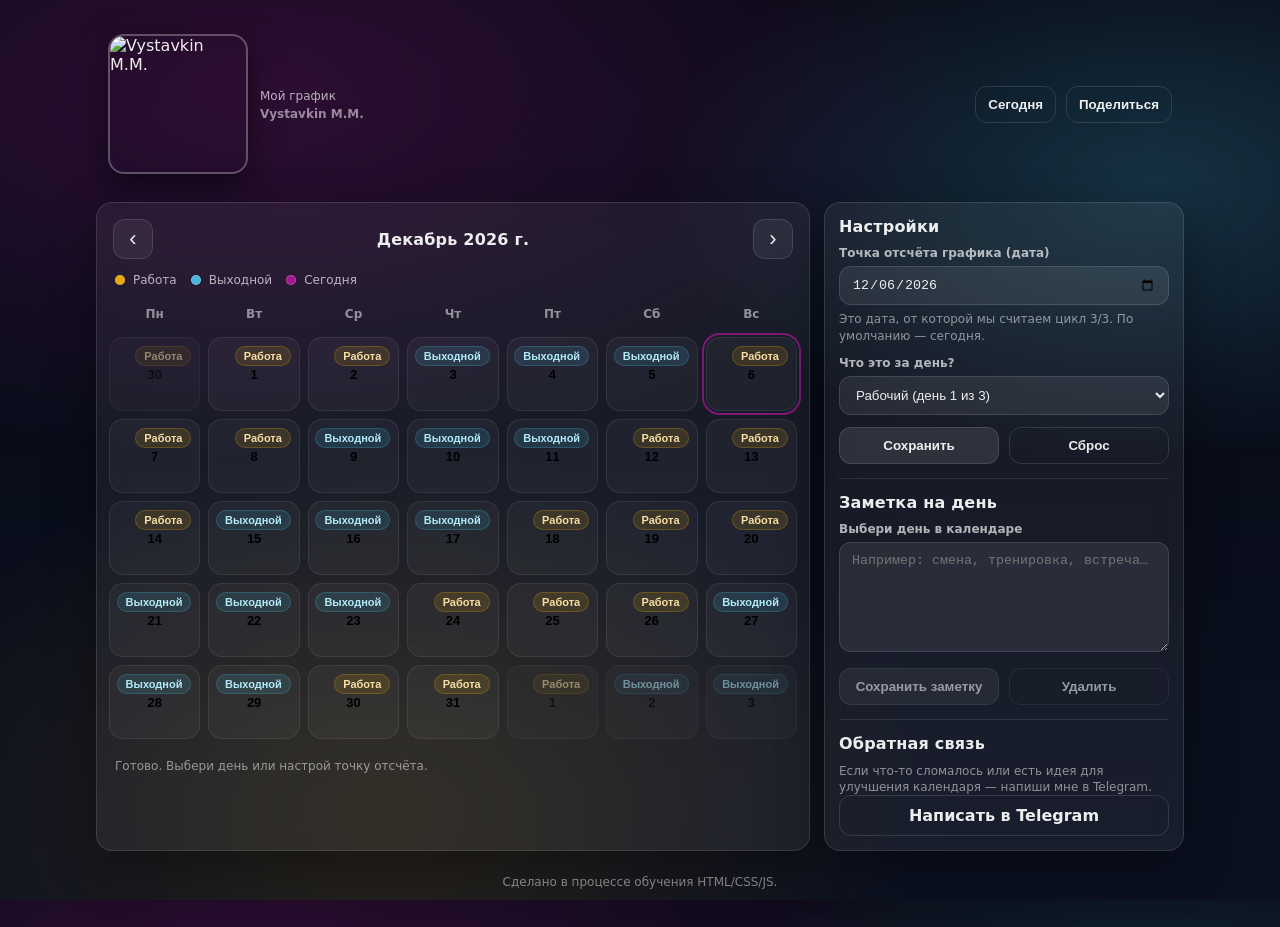
==== index.html @ 97ec91ac "Добавлен index для GitHub Pages" ====
<!doctype html>
<html lang="ru">
  <head>
    <meta charset="utf-8" />
    <meta http-equiv="refresh" content="0; url=./calendar.html" />
    <title>Мой календарь</title>
  </head>
  <body>
    <p>
      Перенаправляю на календарь...
      Если этого не произошло автоматически,
      <a href="./calendar.html">нажми сюда</a>.
    </p>
  </body>
</html>
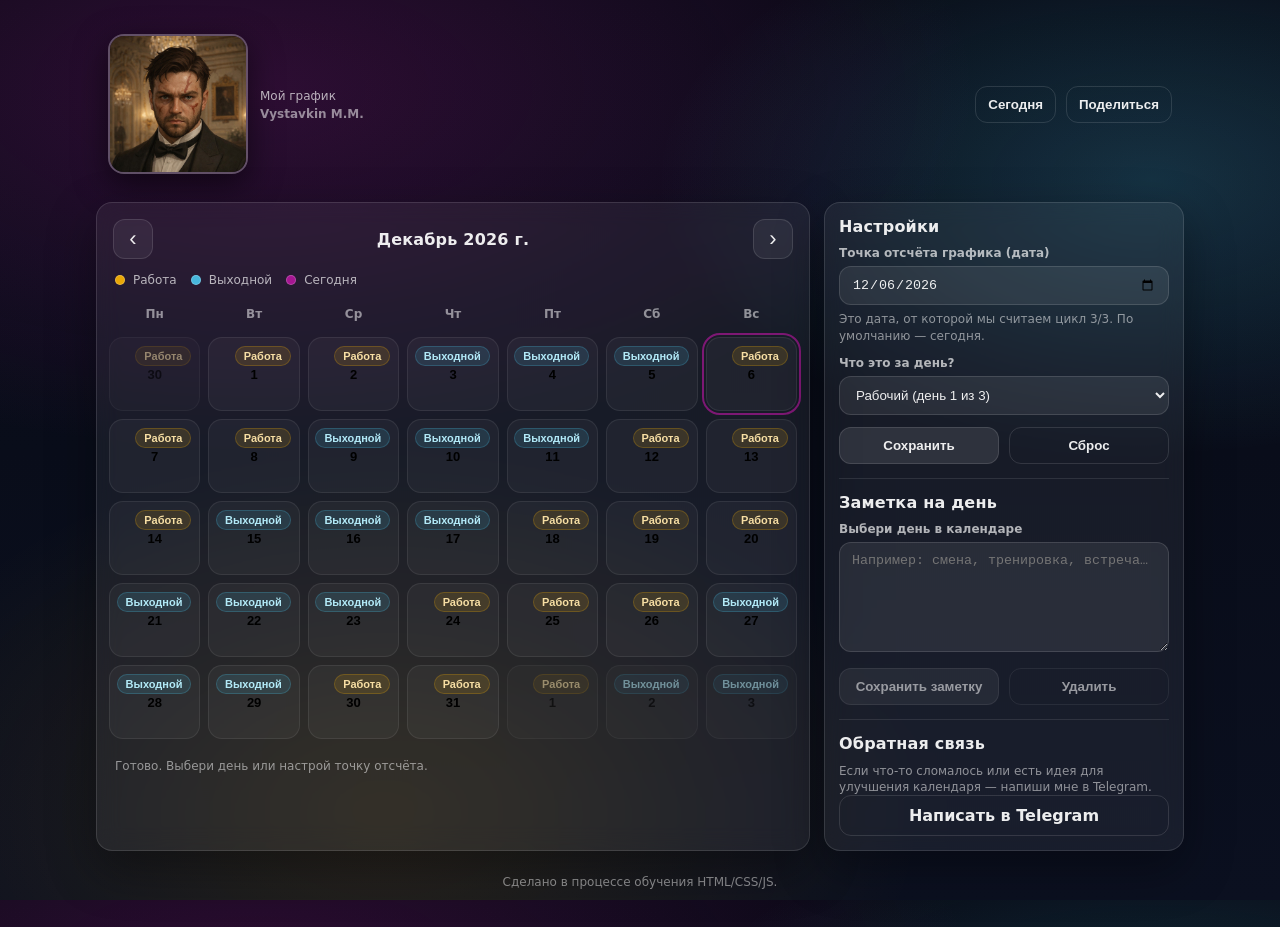
==== commit a24ebcb3: "Add files via upload" ====
--- a/index.html
+++ b/index.html
@@ -1,16 +1,16 @@
-<!doctype html>
-<html lang="ru">
-  <head>
-    <meta charset="utf-8" />
-    <meta http-equiv="refresh" content="0; url=./calendar.html" />
-    <title>Мой календарь</title>
-  </head>
-  <body>
-    <p>
-      Перенаправляю на календарь...
-      Если этого не произошло автоматически,
-      <a href="./calendar.html">нажми сюда</a>.
-    </p>
-  </body>
-</html>
-
+<!doctype html>
+<html lang="ru">
+  <head>
+    <meta charset="utf-8" />
+    <meta http-equiv="refresh" content="0; url=./calendar.html" />
+    <title>Мой календарь</title>
+  </head>
+  <body>
+    <p>
+      Перенаправляю на календарь...
+      Если этого не произошло автоматически,
+      <a href="./calendar.html">нажми сюда</a>.
+    </p>
+  </body>
+</html>
+
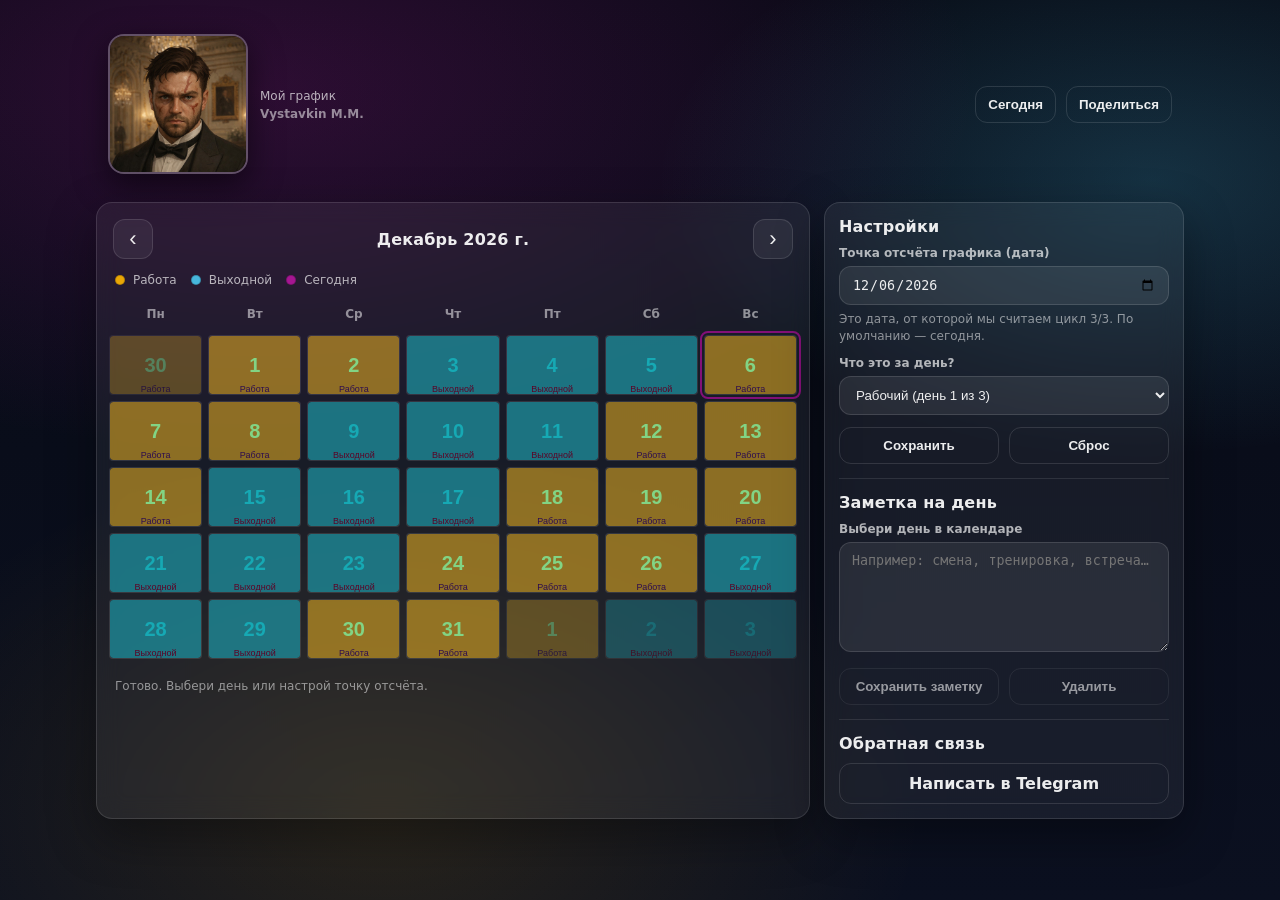
==== commit 4b4c5e0f: "Add files via upload" ====
--- a/index.html
+++ b/index.html
@@ -2,15 +2,114 @@
 <html lang="ru">
   <head>
     <meta charset="utf-8" />
-    <meta http-equiv="refresh" content="0; url=./calendar.html" />
-    <title>Мой календарь</title>
+    <meta name="viewport" content="width=device-width, initial-scale=1" />
+    <title>Calendar.Vystavkin.ru — график 3/3</title>
+    <meta name="description" content="Calendar.Vystavkin.ru — личный календарь с графиком 3/3, заметками и ссылкой для близких." />
+    <link rel="stylesheet" href="./styles.css" />
   </head>
   <body>
-    <p>
-      Перенаправляю на календарь...
-      Если этого не произошло автоматически,
-      <a href="./calendar.html">нажми сюда</a>.
-    </p>
+    <div class="app" id="app">
+      <header class="topbar">
+        <div class="brand">
+          <div class="brand__avatar-wrap">
+            <img
+              class="brand__avatar"
+              src="./avatar.png"
+              alt="Vystavkin M.M."
+            />
+          </div>
+          <div class="brand__text">
+            <div class="brand__subtitle">Мой график</div>
+            <div class="brand__name">Vystavkin M.M.</div>
+          </div>
+        </div>
+
+        <div class="topbar__actions">
+          <button class="btn btn--ghost" id="btnToday" type="button">Сегодня</button>
+          <button class="btn btn--ghost" id="btnShare" type="button" title="Скопировать ссылку с настройками">
+            Поделиться
+          </button>
+        </div>
+      </header>
+
+      <main class="layout">
+        <section class="card calendar">
+          <div class="calendar__header">
+            <button class="icon-btn" id="btnPrevMonth" type="button" aria-label="Предыдущий месяц">‹</button>
+            <div class="calendar__title" id="monthTitle">—</div>
+            <button class="icon-btn" id="btnNextMonth" type="button" aria-label="Следующий месяц">›</button>
+          </div>
+
+          <div class="calendar__legend">
+            <div class="legend-item"><span class="dot dot--work"></span> Работа</div>
+            <div class="legend-item"><span class="dot dot--off"></span> Выходной</div>
+            <div class="legend-item"><span class="dot dot--today"></span> Сегодня</div>
+          </div>
+
+          <div class="calendar__grid" id="calendarGrid" aria-label="Календарь"></div>
+
+          <div class="calendar__footer">
+            <div class="hint" id="hintText">Нажми на день, чтобы добавить заметку.</div>
+          </div>
+        </section>
+
+        <aside class="card panel" id="sidePanel">
+          <div class="panel__title" id="settingsTitle">Настройки</div>
+
+          <div class="field" id="settingsAnchorDate">
+            <label class="label" for="anchorDate">Точка отсчёта графика (дата)</label>
+            <input class="input" id="anchorDate" type="date" />
+            <div class="help">
+              Это дата, от которой мы считаем цикл 3/3. По умолчанию — сегодня.
+            </div>
+          </div>
+
+          <div class="field" id="settingsAnchorType">
+            <label class="label" for="anchorType">Что это за день?</label>
+            <select class="input" id="anchorType">
+              <option value="work">Рабочий (день 1 из 3)</option>
+              <option value="off">Выходной (день 1 из 3)</option>
+            </select>
+          </div>
+
+          <div class="row" id="settingsButtons">
+            <button class="btn" id="btnSaveSettings" type="button">Сохранить</button>
+            <button class="btn btn--ghost" id="btnReset" type="button">Сброс</button>
+          </div>
+
+          <hr class="sep" />
+
+          <div id="notesSection">
+            <div class="panel__title">Заметка на день</div>
+            <div class="field">
+              <div class="label" id="noteDateLabel">Выбери день в календаре</div>
+              <textarea class="input textarea" id="noteText" rows="5" placeholder="Например: смена, тренировка, встреча…"></textarea>
+            </div>
+            <div class="row">
+              <button class="btn" id="btnSaveNote" type="button" disabled>Сохранить заметку</button>
+              <button class="btn btn--ghost" id="btnDeleteNote" type="button" disabled>Удалить</button>
+            </div>
+          </div>
+
+          <hr class="sep" />
+
+          <div class="panel__title">Обратная связь</div>
+          
+          <a
+            class="btn btn--ghost btn--full"
+            id="feedbackLink"
+            href="#"
+            rel="noreferrer"
+            target="_blank"
+          >
+            Написать в Telegram
+          </a>
+        </aside>
+      </main>
+
+      
+    </div>
+
+    <script src="./app.js"></script>
   </body>
 </html>
-
--- a/styles.css
+++ b/styles.css
@@ -0,0 +1,412 @@
+/* Base */
+:root {
+  --bg: #0b1020;
+  --card: rgba(255, 255, 255, 0.06);
+  --card-2: rgba(255, 255, 255, 0.08);
+  --stroke: rgba(255, 255, 255, 0.12);
+  --text: rgba(255, 255, 255, 0.92);
+  --muted: rgba(255, 255, 255, 0.68);
+  --muted-2: rgba(255, 255, 255, 0.52);
+
+  --work: #ffb703;
+  --off: #4cc9f0;
+  --today: #b5179e;
+
+  --shadow: 0 18px 48px rgba(0, 0, 0, 0.35);
+  --radius: 16px;
+}
+
+*,
+*::before,
+*::after {
+  box-sizing: border-box;
+}
+
+html,
+body {
+  height: 100%;
+}
+
+body {
+  margin: 0;
+  font-family: system-ui, -apple-system, Segoe UI, Roboto, Arial, sans-serif;
+  color: var(--text);
+  background:
+    radial-gradient(1200px 600px at 20% 10%, rgba(181, 23, 158, 0.22), transparent 60%),
+    radial-gradient(900px 500px at 90% 20%, rgba(76, 201, 240, 0.20), transparent 55%),
+    radial-gradient(900px 600px at 30% 90%, rgba(255, 183, 3, 0.12), transparent 60%),
+    linear-gradient(180deg, #070a14, #0b1020);
+}
+
+a {
+  color: inherit;
+  text-decoration: none;
+}
+
+.app {
+  max-width: 1120px;
+  margin: 0 auto;
+  padding: 20px 16px 28px;
+}
+
+.card {
+  background: var(--card);
+  border: 1px solid var(--stroke);
+  border-radius: var(--radius);
+  box-shadow: var(--shadow);
+  backdrop-filter: blur(12px);
+}
+
+/* Topbar */
+.topbar {
+  display: flex;
+  align-items: center;
+  justify-content: space-between;
+  gap: 16px;
+  padding: 14px 12px;
+  margin-bottom: 14px;
+}
+
+.brand {
+  display: flex;
+  align-items: center;
+  gap: 12px;
+}
+
+.brand__avatar-wrap {
+  width: 140px;
+  height: 140px;
+  border-radius: 16px;
+  overflow: hidden;
+  border: 2px solid rgba(255, 255, 255, 0.28);
+  box-shadow: 0 10px 32px rgba(0, 0, 0, 0.55);
+  flex-shrink: 0;
+}
+
+.brand__avatar {
+  width: 100%;
+  height: 100%;
+  object-fit: cover;
+  object-position: center top;
+  display: block;
+}
+
+.brand__text {
+  display: flex;
+  flex-direction: column;
+}
+
+.brand__title {
+  font-size: 18px;
+  font-weight: 700;
+  letter-spacing: 0.2px;
+}
+
+.brand__subtitle {
+  margin-top: 2px;
+  font-size: 12px;
+  color: var(--muted);
+}
+
+.brand__name {
+  margin-top: 4px;
+  font-size: 12px;
+  color: var(--muted-2);
+  font-weight: 600;
+}
+
+.topbar__actions {
+  display: flex;
+  gap: 10px;
+}
+
+/* Layout */
+.layout {
+  display: grid;
+  grid-template-columns: 1fr 360px;
+  gap: 14px;
+}
+
+@media (max-width: 768px) {
+  .layout {
+    grid-template-columns: 1fr;
+  }
+}
+
+/* Buttons / Inputs */
+.btn {
+  border: 1px solid var(--stroke);
+  background: rgba(255, 255, 255, 0);
+  color: var(--text);
+  padding: 10px 12px;
+  border-radius: 12px;
+  cursor: pointer;
+  font-weight: 600;
+  transition: transform 90ms ease, background 120ms ease, border-color 120ms ease;
+}
+
+.btn:active {
+  transform: translateY(1px);
+}
+
+.btn:hover {
+  background: rgba(99, 33, 33, 0.315);
+  border-color: rgba(255, 255, 255, 0.18);
+}
+
+.btn:disabled {
+  opacity: 0.6;
+  cursor: not-allowed;
+}
+
+.btn--ghost {
+  background: transparent;
+}
+
+.btn--full {
+  width: 100%;
+  display: inline-flex;
+  justify-content: center;
+}
+
+.icon-btn {
+  width: 40px;
+  height: 40px;
+  border-radius: 12px;
+  border: 1px solid var(--stroke);
+  background: rgba(255, 255, 255, 0.06);
+  color: var(--text);
+  cursor: pointer;
+  font-size: 22px;
+  line-height: 1;
+  transition: background 120ms ease, border-color 120ms ease;
+}
+
+.icon-btn:hover {
+  background: rgba(122, 31, 31, 0.1);
+  border-color: rgba(255, 255, 255, 0.18);
+}
+
+.input {
+  width: 100%;
+  background: rgba(255, 255, 255, 0.08);
+  border: 1px solid var(--stroke);
+  border-radius: 12px;
+  color: var(--text);
+  padding: 10px 12px;
+  outline: none;
+}
+
+.input:focus {
+  border-color: rgba(255, 255, 255, 0.24);
+  box-shadow: 0 0 0 3px rgba(76, 201, 240, 0.14);
+}
+
+.textarea {
+  resize: vertical;
+  min-height: 110px;
+}
+
+/* Calendar */
+.calendar {
+  padding: 12px;
+}
+
+.calendar__header {
+  display: grid;
+  grid-template-columns: 40px 1fr 40px;
+  align-items: center;
+  gap: 8px;
+  padding: 4px;
+}
+
+.calendar__title {
+  text-align: center;
+  font-weight: 800;
+  letter-spacing: 0.2px;
+  font-size: 16px;
+}
+
+.calendar__legend {
+  display: flex;
+  flex-wrap: wrap;
+  gap: 10px 14px;
+  padding: 10px 6px 12px;
+  color: var(--muted);
+  font-size: 12px;
+}
+
+.legend-item {
+  display: inline-flex;
+  align-items: center;
+  gap: 8px;
+}
+
+.dot {
+  width: 10px;
+  height: 10px;
+  border-radius: 99px;
+  display: inline-block;
+  border: 1px solid rgba(3, 3, 3, 0.22);
+}
+
+.dot--work {
+  background: rgba(255, 183, 3, 0.9);
+}
+.dot--off {
+  background: rgba(76, 201, 240, 0.9);
+}
+.dot--today {
+  background: rgba(181, 23, 158, 0.9);
+}
+
+.calendar__grid {
+  display: grid;
+  grid-template-columns: repeat(7, minmax(0, 1fr));
+  gap: 6px;
+}
+
+.weekday {
+  color: var(--muted-2);
+  font-weight: 700;
+  font-size: 12px;
+  text-align: center;
+  padding: 8px 0;
+}
+
+.day {
+  position: relative;
+  border-radius: 4px;
+  border: 1px solid rgba(255, 255, 255, 0.08);
+  background: rgba(255, 255, 255, 0.04);
+  min-height: 60px;
+  padding: 6px;
+  cursor: pointer;
+  overflow: hidden;
+  transition: transform 90ms ease, background 120ms ease, border-color 120ms ease;
+}
+
+.day:hover {
+  transform: translateY(-1px);
+  background: rgba(53, 50, 50, 0.089);
+  border-color: rgba(219, 139, 139, 0.16);
+}
+
+.day--muted {
+  opacity: 0.55;
+}
+
+.day__num {
+  font-weight: 800;
+  font-size: 20px;
+  color: rgb(8, 247, 247);
+}
+
+.badge {
+  position: absolute;
+  inset: 0;
+  border-radius: 3px;
+  font-size: 9px;
+  padding: 0;
+  border: none;
+  background: transparent;
+  display: flex;
+  align-items: flex-end;
+  justify-content: center;
+  pointer-events : none;
+  
+}
+
+.day--work .badge {
+  background: rgba(241, 181, 27, 0.521);
+  border-color: rgba(31, 3, 5, 0.938);
+  color: rgba(43, 10, 80, 0.96);
+}
+
+.day--off .badge {
+  background: rgba(27, 143, 158, 0.747);
+  border-color: rgba(2, 97, 126, 0.22);
+  color: rgba(95, 0, 36, 0.96);
+}
+
+.day--today {
+  outline: 2px solid rgba(190, 12, 164, 0.65);
+  outline-offset: 2px;
+}
+
+.day--selected {
+  border-color: rgba(163, 23, 23, 0.28);
+  box-shadow: 0 0 0 3px rgba(255, 255, 255, 0.10);
+}
+
+.day__note {
+  margin-top: 8px;
+  font-size: 12px;
+  color: var(--muted);
+  line-height: 1.25;
+  display: -webkit-box;
+  -webkit-line-clamp: 2;
+  -webkit-box-orient: vertical;
+  overflow: hidden;
+}
+
+.calendar__footer {
+  margin-top: 10px;
+  padding: 10px 6px 2px;
+  color: var(--muted-2);
+  font-size: 12px;
+}
+
+/* Side panel */
+.panel {
+  padding: 14px;
+}
+
+.panel__title {
+  font-weight: 900;
+  margin-bottom: 10px;
+  letter-spacing: 0.2px;
+}
+
+.field {
+  margin-bottom: 12px;
+}
+
+.label {
+  display: block;
+  font-weight: 700;
+  font-size: 12px;
+  color: var(--muted);
+  margin-bottom: 6px;
+}
+
+.help {
+  margin-top: 6px;
+  font-size: 12px;
+  color: var(--muted-2);
+  line-height: 1.35;
+}
+
+.row {
+  display: flex;
+  gap: 10px;
+}
+
+.row > .btn {
+  flex: 1;
+}
+
+.sep {
+  border: none;
+  border-top: 1px solid rgba(255, 255, 255, 0.10);
+  margin: 14px 0;
+}
+
+/* Footer */
+.footer {
+  margin-top: 14px;
+  padding: 10px 12px;
+  color: var(--muted-2);
+  font-size: 12px;
+  text-align: center;
+}
